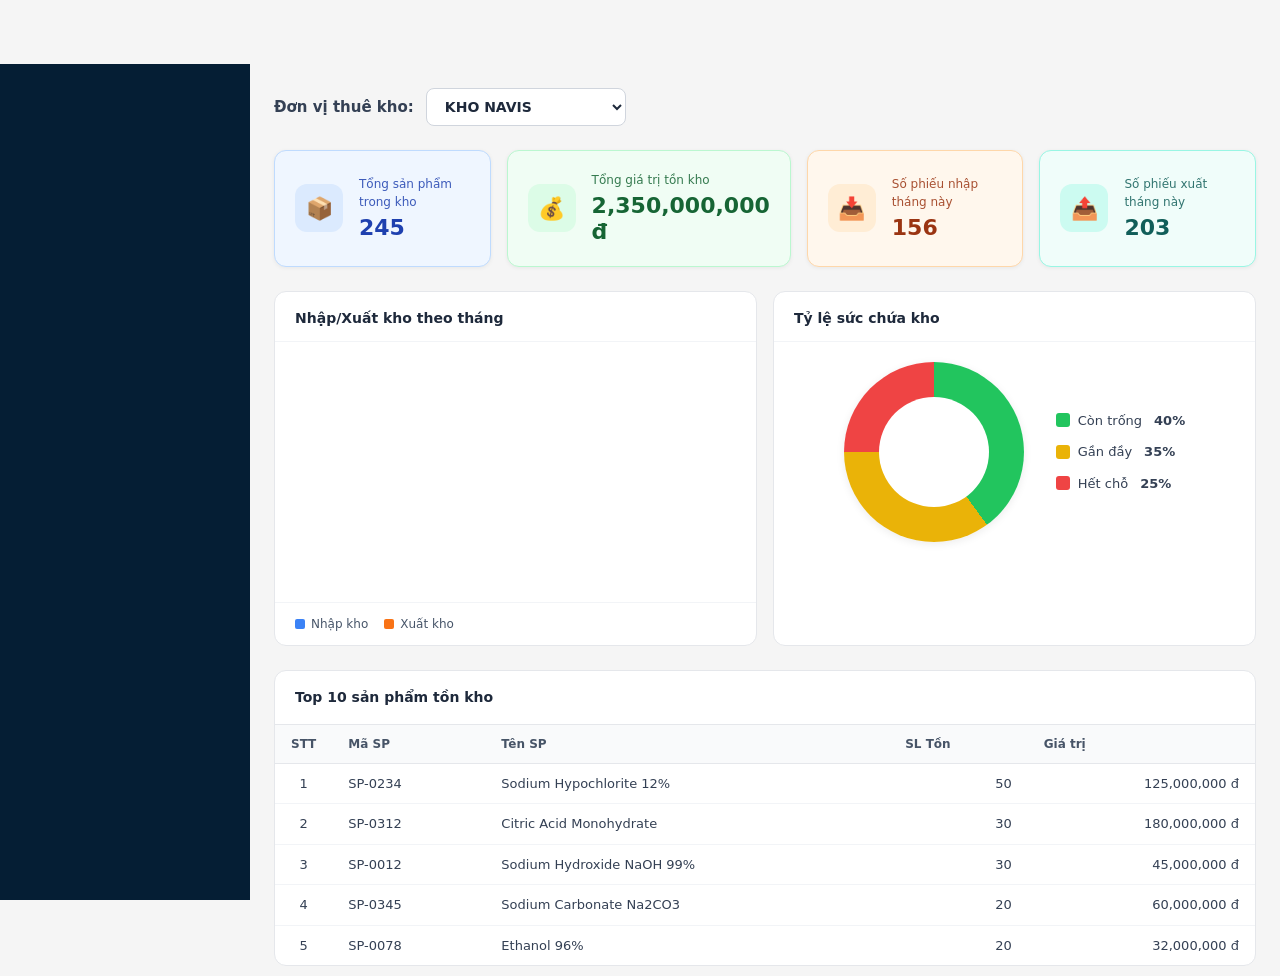
==== index.html @ 7afab0c6 "Initial commit: Navis ERP warehouse wireframes Co-Authored-By: Claude Opus 4.6 <noreply@anthropic.co" ====
<!DOCTYPE html>
<html lang="vi">
<head>
    <meta charset="UTF-8">
    <meta http-equiv="refresh" content="0;url=w13-dashboard-kho.html">
    <title>Navis ERP</title>
</head>
<body>
    <p>Đang chuyển hướng...</p>
</body>
</html>
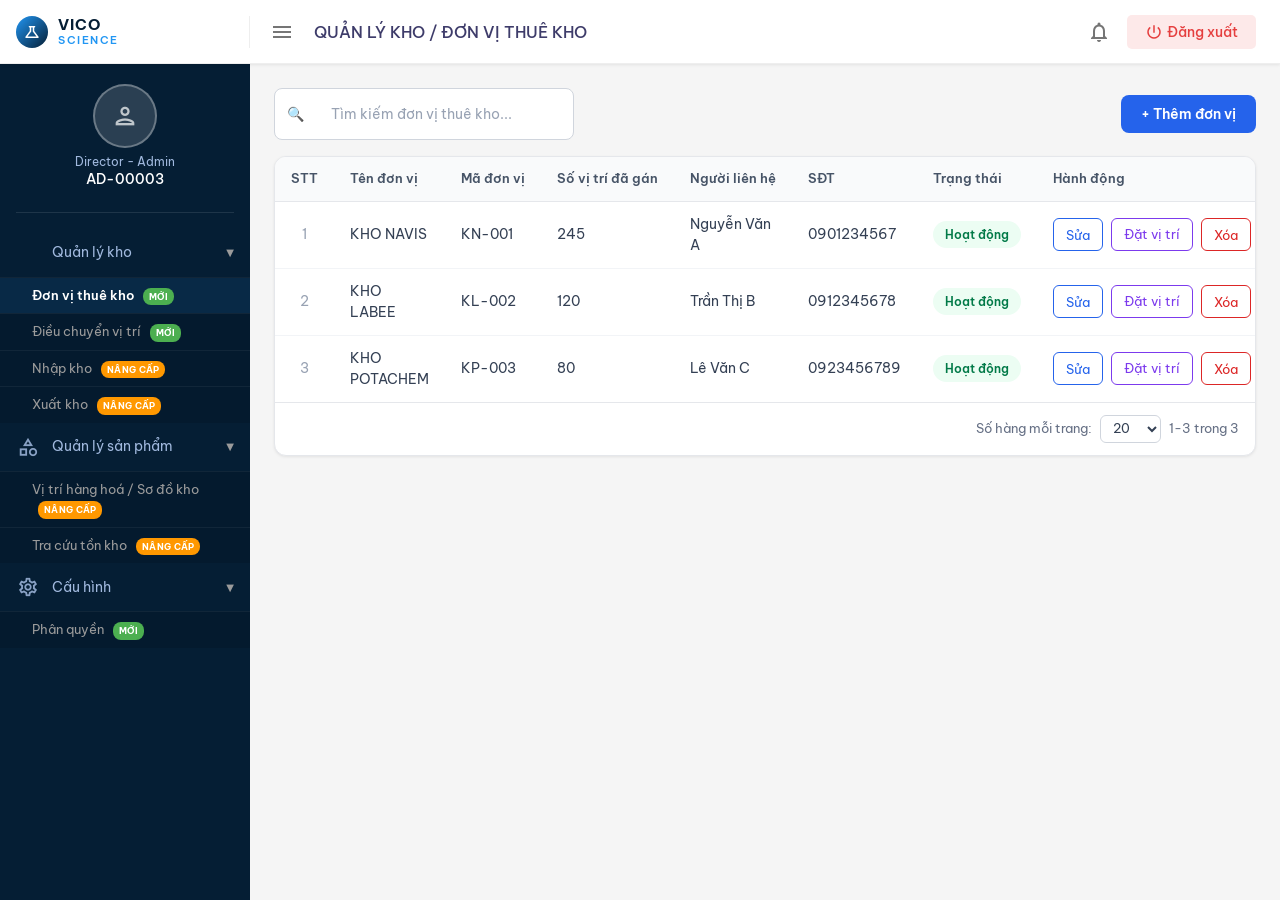
==== commit f1ea07b4: "Remove dashboard kho page, update sidebar menu and index redirect Co-Authored-By: Claude Opus 4.6 <n" ====
--- a/index.html
+++ b/index.html
@@ -2,7 +2,7 @@
 <html lang="vi">
 <head>
     <meta charset="UTF-8">
-    <meta http-equiv="refresh" content="0;url=w13-dashboard-kho.html">
+    <meta http-equiv="refresh" content="0;url=w01-don-vi-thue-kho.html">
     <title>Navis ERP</title>
 </head>
 <body>
